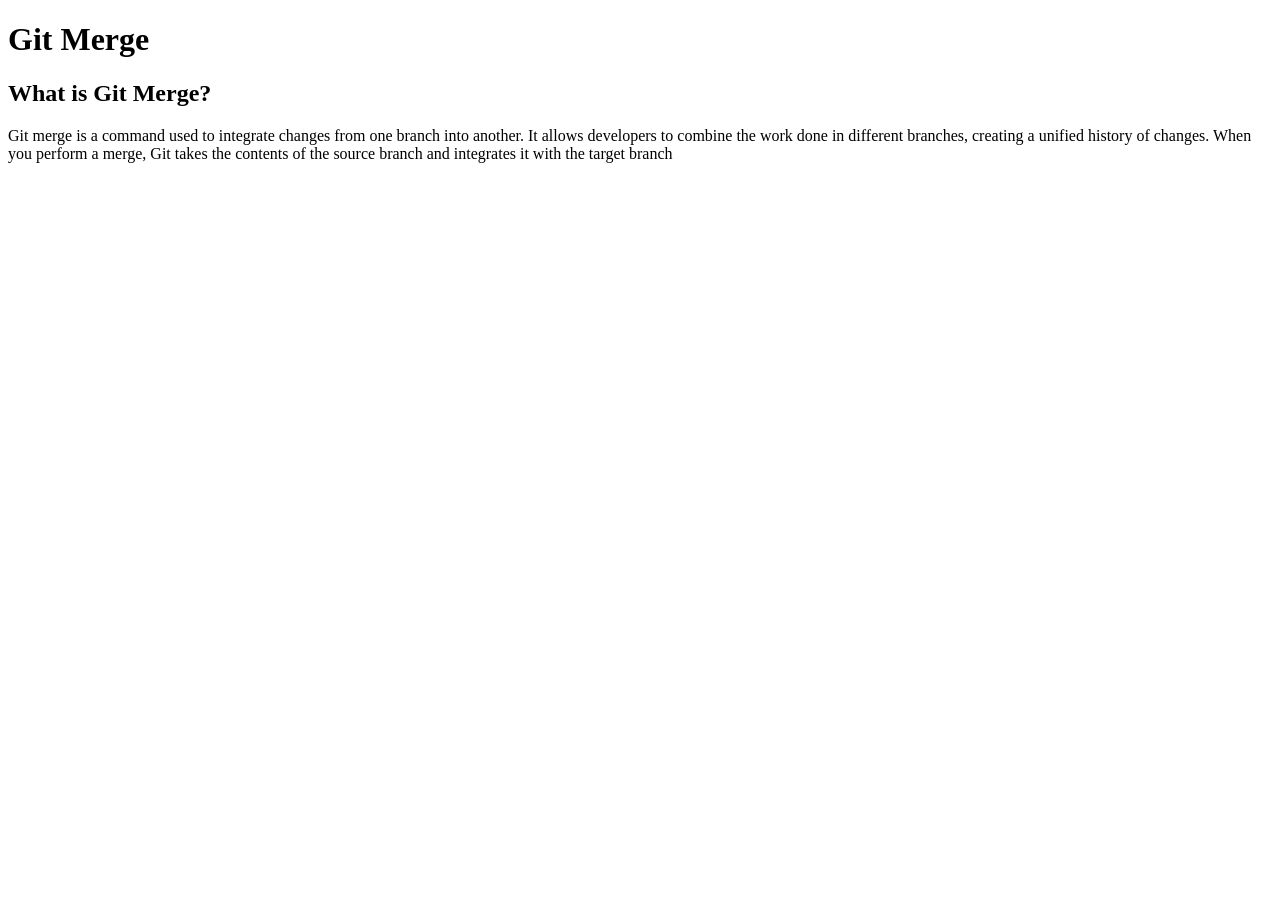
==== index.html @ d760d07d "few content add in the page" ====
<!DOCTYPE html>
<html lang="en">
<head>
    <meta charset="UTF-8">
    <meta name="viewport" content="width=device-width, initial-scale=1.0">
    <title>Git Merge</title>
</head>
<body>
    <h1>Git Merge</h1>
    <h2>What is Git Merge?</h2>
    <p>Git merge is a command used to integrate changes from one branch into another. It allows developers to combine the work done in different branches, creating a unified history of changes. When you perform a merge, Git takes the contents of the source branch and integrates it with the target branch
    
</body>
</html>
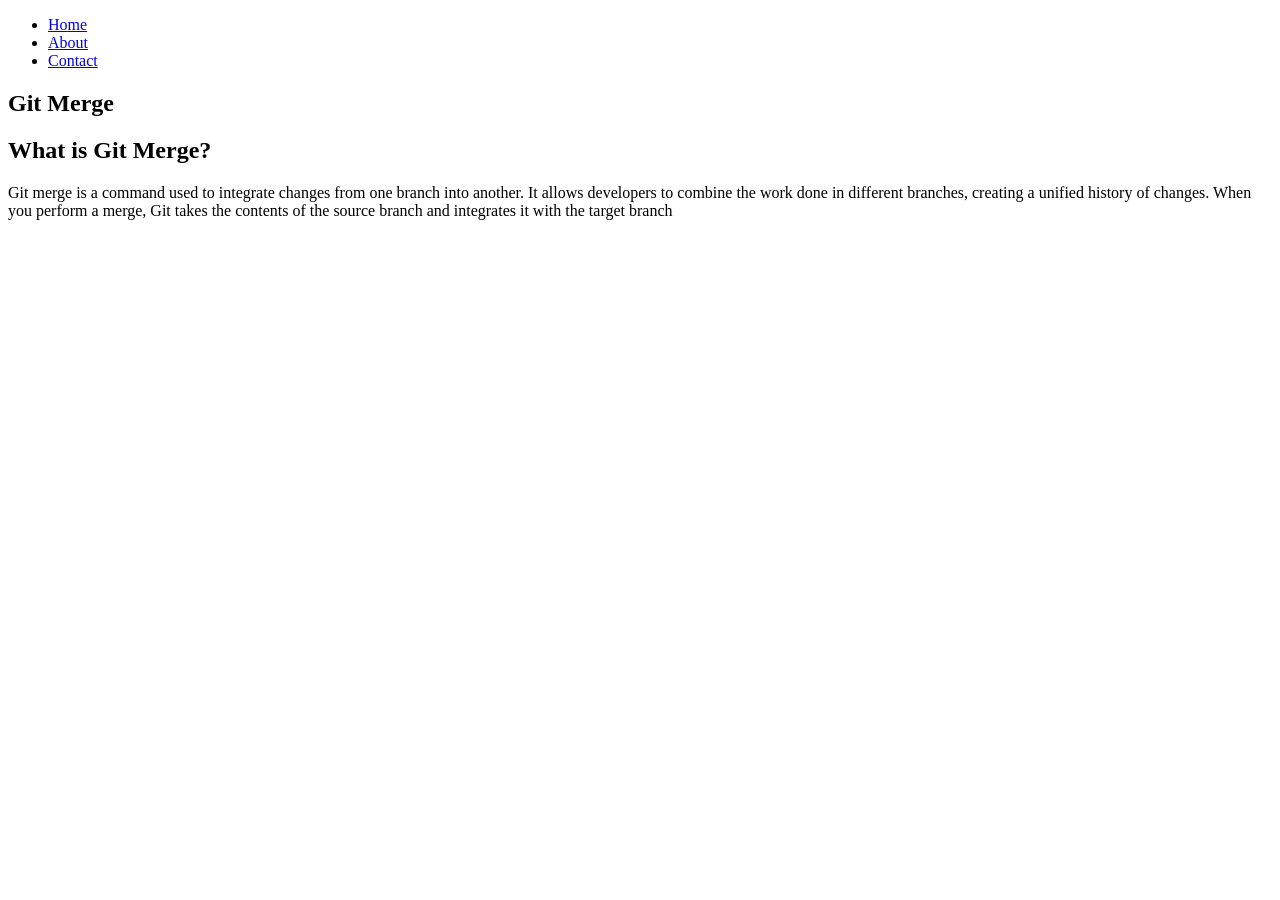
==== commit ebd77d94: "contact page added" ====
--- a/index.html
+++ b/index.html
@@ -6,6 +6,13 @@
     <title>Git Merge</title>
 </head>
 <body>
+    <nav>
+        <ul>
+            <li><a href="index.html">Home</a></li>
+            <li><a href="about.html">About</a></li>
+            <li><a href="contact.html">Contact</a></li>
+            
+        </ul>
     <h1>Git Merge</h1>
     <h2>What is Git Merge?</h2>
     <p>Git merge is a command used to integrate changes from one branch into another. It allows developers to combine the work done in different branches, creating a unified history of changes. When you perform a merge, Git takes the contents of the source branch and integrates it with the target branch
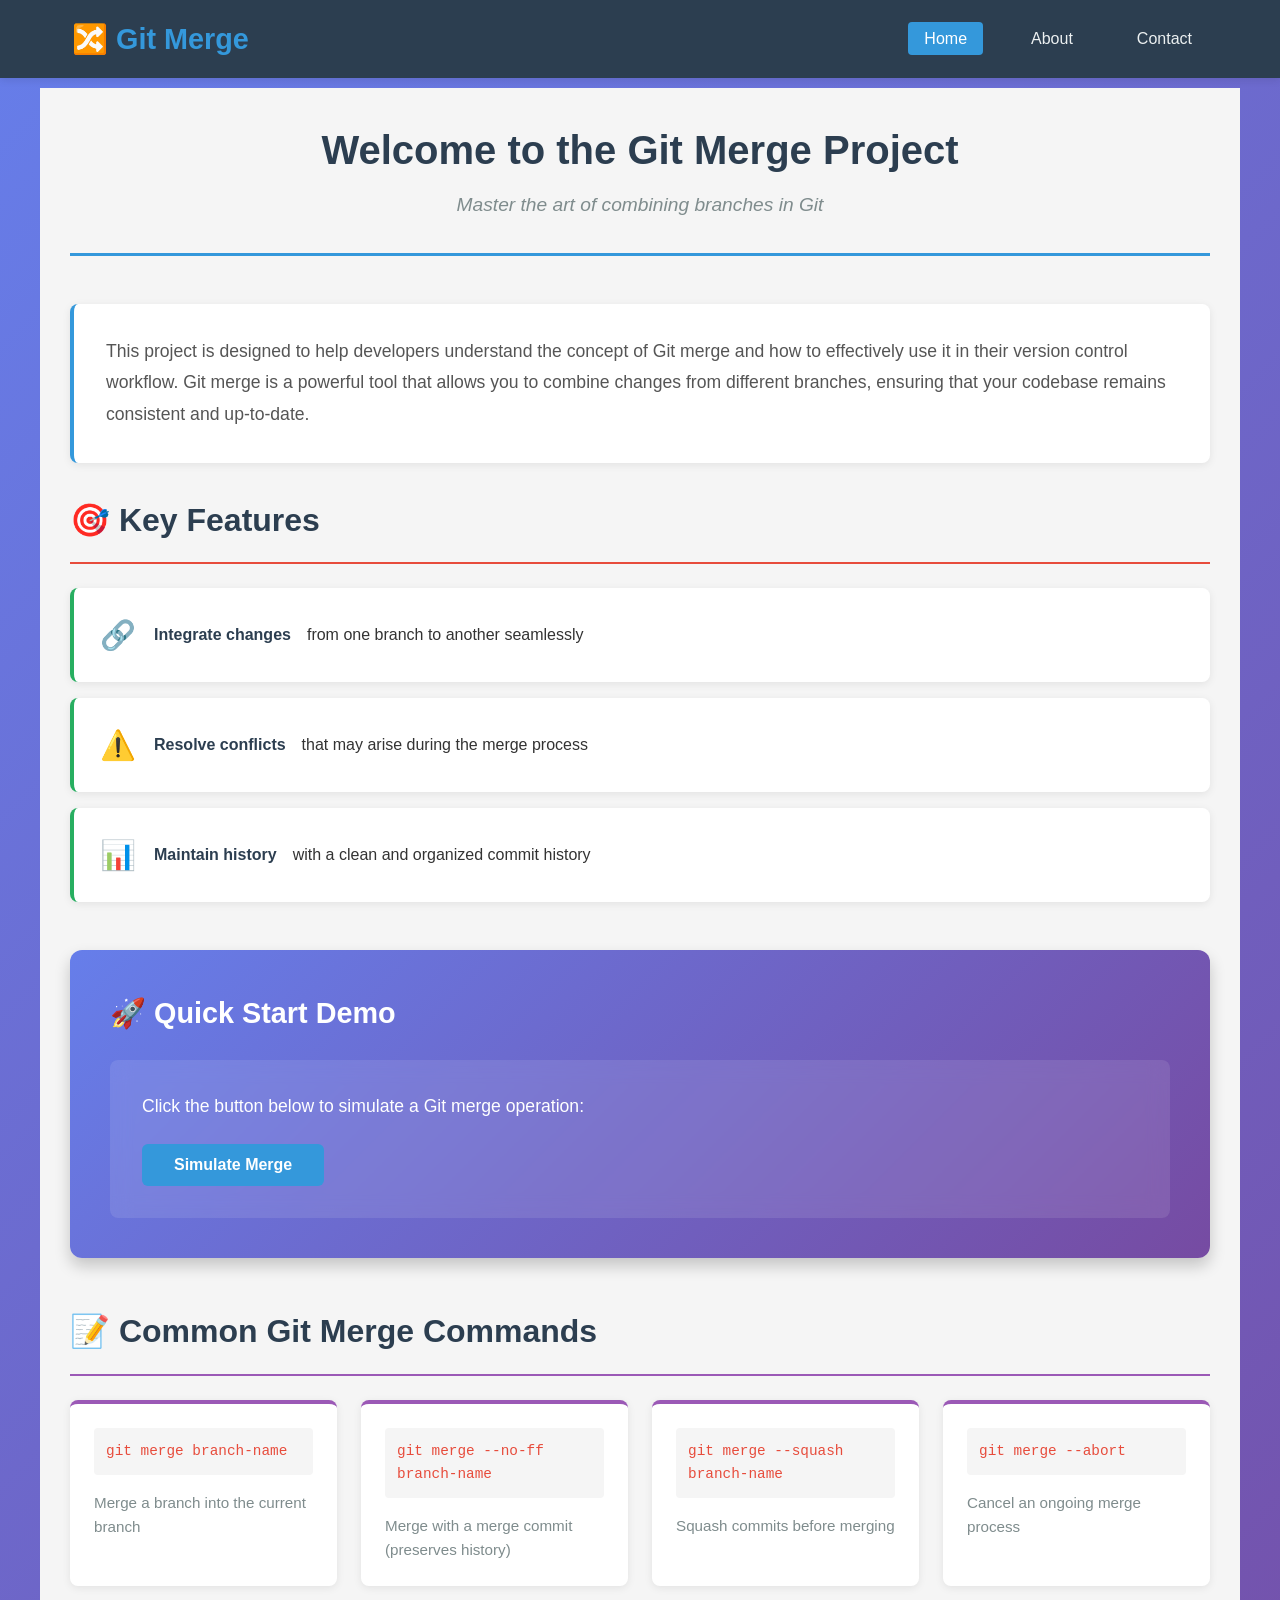
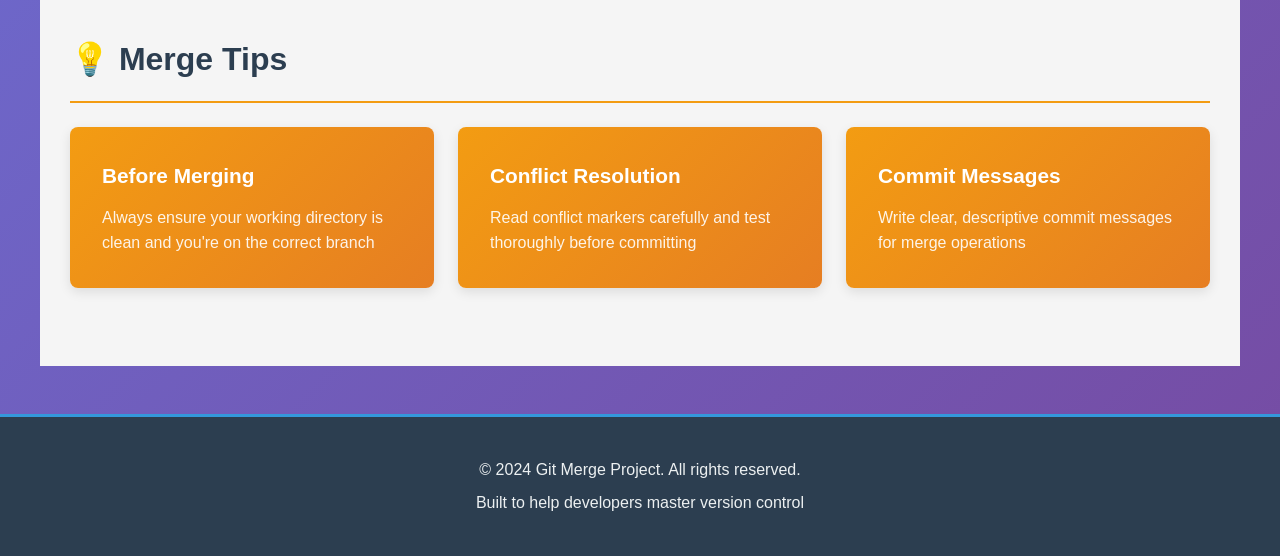
==== commit 6da31368: "home page with error" ====
--- a/index.html
+++ b/index.html
@@ -3,19 +3,116 @@
 <head>
     <meta charset="UTF-8">
     <meta name="viewport" content="width=device-width, initial-scale=1.0">
-    <title>Git Merge</title>
+    <title>Git Merge - Project Home</title>
+    <link rel="stylesheet" href="style.css">
 </head>
 <body>
-    <nav>
-        <ul>
-            <li><a href="index.html">Home</a></li>
-            <li><a href="about.html">About</a></li>
-            <li><a href="contact.html">Contact</a></li>
-            
-        </ul>
-    <h1>Git Merge</h1>
-    <h2>What is Git Merge?</h2>
-    <p>Git merge is a command used to integrate changes from one branch into another. It allows developers to combine the work done in different branches, creating a unified history of changes. When you perform a merge, Git takes the contents of the source branch and integrates it with the target branch
-    
+    <!-- Navigation -->
+    <nav class="navbar">
+        <div class="nav-container">
+            <div class="logo">🔀 Git Merge</div>
+            <ul class="nav-menu">
+                <li><a href="index.html" class="active">Home</a></li>
+                <li><a href="about.html">About</a></li>
+                <li><a href="contact.html">Contact</a></li>
+            </ul>
+        </div>
+    </nav>
+
+    <!-- Main Content -->
+    <main class="mpage">
+        <header class="page-header">
+            <h1>Welcome to the Git Merge Project</h1>
+            <p class="subtitle">Master the art of combining branches in Git</p>
+        </header>
+
+        <section class="content-section">
+            <p class="intro-text">
+                This project is designed to help developers understand the concept of Git merge and how to
+                effectively use it in their version control workflow. Git merge is a powerful tool that allows you to combine changes from different branches, ensuring that your codebase remains consistent and up-to-date.
+            </p>
+        </section>
+
+        <!-- Key Features Section -->
+        <section class="features-section">
+            <h2>🎯 Key Features</h2>
+            <ul class="features-list">
+                <li class="feature-item">
+                    <span class="feature-icon">🔗</span>
+                    <strong>Integrate changes</strong> from one branch to another seamlessly
+                </li>
+                <li class="feature-item">
+                    <span class="feature-icon">⚠️</span>
+                    <strong>Resolve conflicts</strong> that may arise during the merge process
+                </li>
+                <li class="feature-item">
+                    <span class="feature-icon">📊</span>
+                    <strong>Maintain history</strong> with a clean and organized commit history
+                </li>
+            </ul>
+        </section>
+
+        <!-- Interactive Demo Section -->
+        <section class="demo-section">
+            <h2>🚀 Quick Start Demo</h2>
+            <div class="demo-box">
+                <p>Click the button below to simulate a Git merge operation:</p>
+                <button id="mergeBtn" class="btn btn-primary">Simulate Merge</button>
+                <div id="mergeResult" class="merge-result hidden">
+                    <p id="resultText"></p>
+                </div>
+            </div>
+        </section>
+
+        <!-- Git Commands Section -->
+        <section class="commands-section">
+            <h2>📝 Common Git Merge Commands</h2>
+            <div class="commands-grid">
+                <div class="command-card">
+                    <code>git merge branch-name</code>
+                    <p>Merge a branch into the current branch</p>
+                </div>
+                <div class="command-card">
+                    <code>git merge --no-ff branch-name</code>
+                    <p>Merge with a merge commit (preserves history)</p>
+                </div>
+                <div class="command-card">
+                    <code>git merge --squash branch-name</code>
+                    <p>Squash commits before merging</p>
+                </div>
+                <div class="command-card">
+                    <code>git merge --abort</code>
+                    <p>Cancel an ongoing merge process</p>
+                </div>
+            </div>
+        </section>
+
+        <!-- Tips Section -->
+        <section class="tips-section">
+            <h2>💡 Merge Tips</h2>
+            <div class="tips-container">
+                <div class="tip">
+                    <h3>Before Merging</h3>
+                    <p>Always ensure your working directory is clean and you're on the correct branch</p>
+                </div>
+                <div class="tip">
+                    <h3>Conflict Resolution</h3>
+                    <p>Read conflict markers carefully and test thoroughly before committing</p>
+                </div>
+                <div class="tip">
+                    <h3>Commit Messages</h3>
+                    <p>Write clear, descriptive commit messages for merge operations</p>
+                </div>
+            </div>
+        </section>
+    </main>
+
+    <!-- Footer -->
+    <footer class="footer">
+        <p>&copy; 2024 Git Merge Project. All rights reserved.</p>
+        <p>Built to help developers master version control</p>
+    </footer>
+
+    <script src="script.js"></script>
 </body>
 </html>
--- a/style.css
+++ b/style.css
@@ -0,0 +1,431 @@
+/* Base Styles */
+/* It has been changed in during othere development. */
+* {
+    margin: 0;
+    padding: 0;
+    box-sizing: border-box;
+}
+
+body {
+    font-family: 'Segoe UI', Tahoma, Geneva, Verdana, sans-serif;
+    background: linear-gradient(135deg, #667eea 0%, #764ba2 100%);
+    min-height: 100vh;
+    color: #333;
+    line-height: 1.6;
+}
+
+/* Navigation Bar */
+.navbar {
+    background-color: #2c3e50;
+    padding: 0;
+    position: sticky;
+    top: 0;
+    z-index: 100;
+    box-shadow: 0 2px 8px rgba(0, 0, 0, 0.1);
+}
+
+.nav-container {
+    max-width: 1200px;
+    margin: 0 auto;
+    display: flex;
+    justify-content: space-between;
+    align-items: center;
+    padding: 1rem 2rem;
+}
+
+.logo {
+    font-size: 1.8rem;
+    font-weight: bold;
+    color: #3498db;
+    text-decoration: none;
+}
+
+.nav-menu {
+    display: flex;
+    list-style: none;
+    gap: 2rem;
+}
+
+.nav-menu a {
+    color: #ecf0f1;
+    text-decoration: none;
+    font-weight: 500;
+    transition: all 0.3s ease;
+    padding: 0.5rem 1rem;
+    border-radius: 4px;
+}
+
+.nav-menu a:hover,
+.nav-menu a.active {
+    background-color: #3498db;
+    color: #fff;
+    transform: translateY(-2px);
+}
+
+/* Main Page Container */
+.mpage {
+    margin: 10px;
+    padding: 30px;
+    background-color: #f5f5f5;
+    font-family: 'Segoe UI', Tahoma, Geneva, Verdana, sans-serif;
+    max-width: 1200px;
+    margin-left: auto;
+    margin-right: auto;
+}
+
+#mpage {
+    margin: 10px;
+    padding: 10px;
+    background-color: #ffffff;
+    border: 1px solid #ccc;
+}
+
+/* Page Header */
+.page-header {
+    text-align: center;
+    margin-bottom: 3rem;
+    padding-bottom: 2rem;
+    border-bottom: 3px solid #3498db;
+}
+
+.page-header h1 {
+    font-size: 2.5rem;
+    color: #2c3e50;
+    margin-bottom: 0.5rem;
+    animation: slideDown 0.6s ease;
+}
+
+.subtitle {
+    font-size: 1.2rem;
+    color: #7f8c8d;
+    font-style: italic;
+}
+
+/* Content Section */
+.content-section {
+    background-color: #ffffff;
+    padding: 2rem;
+    border-radius: 8px;
+    margin-bottom: 2rem;
+    box-shadow: 0 2px 8px rgba(0, 0, 0, 0.08);
+    border-left: 4px solid #3498db;
+}
+
+.intro-text {
+    font-size: 1.1rem;
+    color: #555;
+    line-height: 1.8;
+}
+
+/* Features Section */
+.features-section {
+    margin-bottom: 3rem;
+}
+
+.features-section h2 {
+    font-size: 2rem;
+    color: #2c3e50;
+    margin-bottom: 1.5rem;
+    padding-bottom: 1rem;
+    border-bottom: 2px solid #e74c3c;
+}
+
+.features-list {
+    list-style: none;
+    padding: 0;
+}
+
+.feature-item {
+    background-color: #ffffff;
+    padding: 1.5rem;
+    margin-bottom: 1rem;
+    border-radius: 8px;
+    box-shadow: 0 2px 8px rgba(0, 0, 0, 0.08);
+    display: flex;
+    align-items: center;
+    gap: 1rem;
+    transition: all 0.3s ease;
+    border-left: 4px solid #27ae60;
+}
+
+.feature-item:hover {
+    transform: translateX(10px);
+    box-shadow: 0 4px 12px rgba(0, 0, 0, 0.12);
+}
+
+.feature-icon {
+    font-size: 1.8rem;
+    display: flex;
+    align-items: center;
+    justify-content: center;
+    min-width: 40px;
+}
+
+.feature-item strong {
+    color: #2c3e50;
+}
+
+/* Demo Section */
+.demo-section {
+    background: linear-gradient(135deg, #667eea 0%, #764ba2 100%);
+    color: white;
+    padding: 2.5rem;
+    border-radius: 12px;
+    margin-bottom: 3rem;
+    box-shadow: 0 8px 16px rgba(0, 0, 0, 0.2);
+}
+
+.demo-section h2 {
+    font-size: 1.8rem;
+    margin-bottom: 1.5rem;
+}
+
+.demo-box {
+    background-color: rgba(255, 255, 255, 0.1);
+    padding: 2rem;
+    border-radius: 8px;
+    backdrop-filter: blur(10px);
+}
+
+.demo-box p {
+    margin-bottom: 1.5rem;
+    font-size: 1.1rem;
+}
+
+/* Buttons */
+.btn {
+    padding: 0.75rem 2rem;
+    font-size: 1rem;
+    border: none;
+    border-radius: 6px;
+    cursor: pointer;
+    transition: all 0.3s ease;
+    font-weight: 600;
+}
+
+.btn-primary {
+    background-color: #3498db;
+    color: white;
+}
+
+.btn-primary:hover {
+    background-color: #2980b9;
+    transform: translateY(-2px);
+    box-shadow: 0 4px 12px rgba(52, 152, 219, 0.3);
+}
+
+.btn-primary:active {
+    transform: translateY(0);
+}
+
+/* Merge Result */
+.merge-result {
+    background-color: rgba(46, 204, 113, 0.2);
+    border: 2px solid #2ecc71;
+    color: white;
+    padding: 1.5rem;
+    margin-top: 1.5rem;
+    border-radius: 8px;
+    animation: slideUp 0.4s ease;
+}
+
+.merge-result.hidden {
+    display: none;
+}
+
+#resultText {
+    font-size: 1.1rem;
+    margin: 0;
+}
+
+/* Commands Section */
+.commands-section {
+    margin-bottom: 3rem;
+}
+
+.commands-section h2 {
+    font-size: 2rem;
+    color: #2c3e50;
+    margin-bottom: 1.5rem;
+    padding-bottom: 1rem;
+    border-bottom: 2px solid #9b59b6;
+}
+
+.commands-grid {
+    display: grid;
+    grid-template-columns: repeat(auto-fit, minmax(250px, 1fr));
+    gap: 1.5rem;
+}
+
+.command-card {
+    background-color: #ffffff;
+    padding: 1.5rem;
+    border-radius: 8px;
+    box-shadow: 0 2px 8px rgba(0, 0, 0, 0.08);
+    border-top: 4px solid #9b59b6;
+    transition: all 0.3s ease;
+}
+
+.command-card:hover {
+    transform: translateY(-8px);
+    box-shadow: 0 8px 16px rgba(0, 0, 0, 0.15);
+}
+
+.command-card code {
+    background-color: #f5f5f5;
+    color: #e74c3c;
+    padding: 0.75rem;
+    border-radius: 4px;
+    display: block;
+    font-size: 0.9rem;
+    margin-bottom: 1rem;
+    overflow-x: auto;
+    font-family: 'Courier New', monospace;
+}
+
+.command-card p {
+    color: #7f8c8d;
+    font-size: 0.95rem;
+}
+
+
+/* Tips Section */
+.tips-section {
+    margin-bottom: 3rem;
+}
+
+.tips-section h2 {
+    font-size: 2rem;
+    color: #2c3e50;
+    margin-bottom: 1.5rem;
+    padding-bottom: 1rem;
+    border-bottom: 2px solid #f39c12;
+}
+
+.tips-container {
+    display: grid;
+    grid-template-columns: repeat(auto-fit, minmax(280px, 1fr));
+    gap: 1.5rem;
+}
+
+.tip {
+    background: linear-gradient(135deg, #f39c12 0%, #e67e22 100%);
+    color: white;
+    padding: 2rem;
+    border-radius: 8px;
+    box-shadow: 0 4px 12px rgba(0, 0, 0, 0.1);
+    transition: all 0.3s ease;
+}
+
+.tip:hover {
+    transform: translateY(-8px);
+    box-shadow: 0 8px 16px rgba(0, 0, 0, 0.2);
+}
+
+.tip h3 {
+    font-size: 1.3rem;
+    margin-bottom: 0.75rem;
+}
+
+.tip p {
+    opacity: 0.9;
+    line-height: 1.6;
+}
+
+/* Footer */
+.footer {
+    background-color: #2c3e50;
+    color: #ecf0f1;
+    text-align: center;
+    padding: 2rem;
+    margin-top: 3rem;
+    border-top: 3px solid #3498db;
+}
+
+.footer p {
+    margin: 0.5rem 0;
+}
+
+/* Animations */
+@keyframes slideDown {
+    from {
+        opacity: 0;
+        transform: translateY(-20px);
+    }
+    to {
+        opacity: 1;
+        transform: translateY(0);
+    }
+}
+
+@keyframes slideUp {
+    from {
+        opacity: 0;
+        transform: translateY(20px);
+    }
+    to {
+        opacity: 1;
+        transform: translateY(0);
+    }
+}
+
+/* Responsive Design */
+@media (max-width: 768px) {
+    .mpage {
+        padding: 1.5rem;
+    }
+
+    .nav-container {
+        flex-direction: column;
+        gap: 1rem;
+    }
+
+    .nav-menu {
+        flex-direction: column;
+        gap: 0.5rem;
+    }
+
+    .page-header h1 {
+        font-size: 1.8rem;
+    }
+
+    .commands-grid {
+        grid-template-columns: 1fr;
+    }
+
+    .tips-container {
+        grid-template-columns: 1fr;
+    }
+
+    .feature-item {
+        flex-direction: column;
+        text-align: center;
+    }
+}
+
+@media (max-width: 480px) {
+    .page-header h1 {
+        font-size: 1.4rem;
+    }
+
+    .subtitle {
+        font-size: 1rem;
+    }
+
+    .navbar {
+        padding: 0.5rem;
+    }
+
+    .logo {
+        font-size: 1.3rem;
+    }
+
+    .nav-menu {
+        gap: 0.5rem;
+    }
+
+    .nav-menu a {
+        padding: 0.3rem 0.5rem;
+        font-size: 0.9rem;
+    }
+}
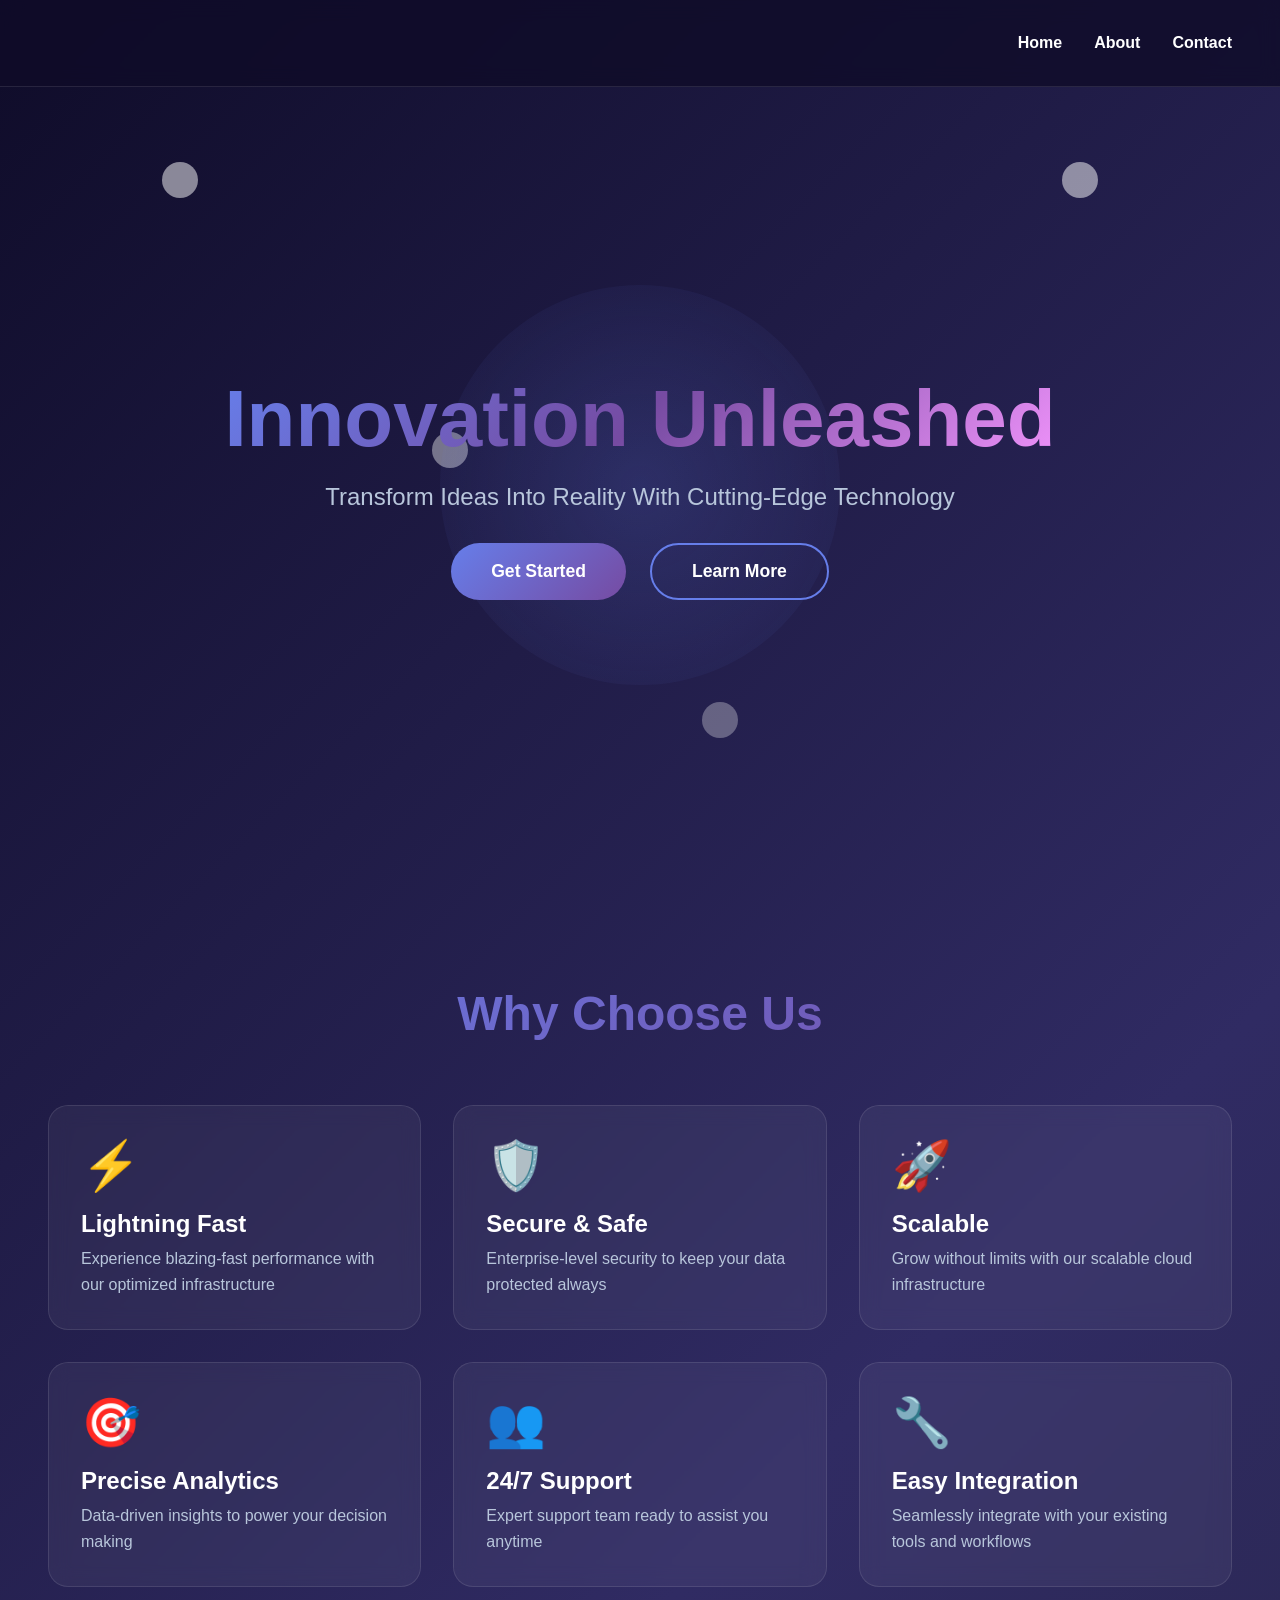
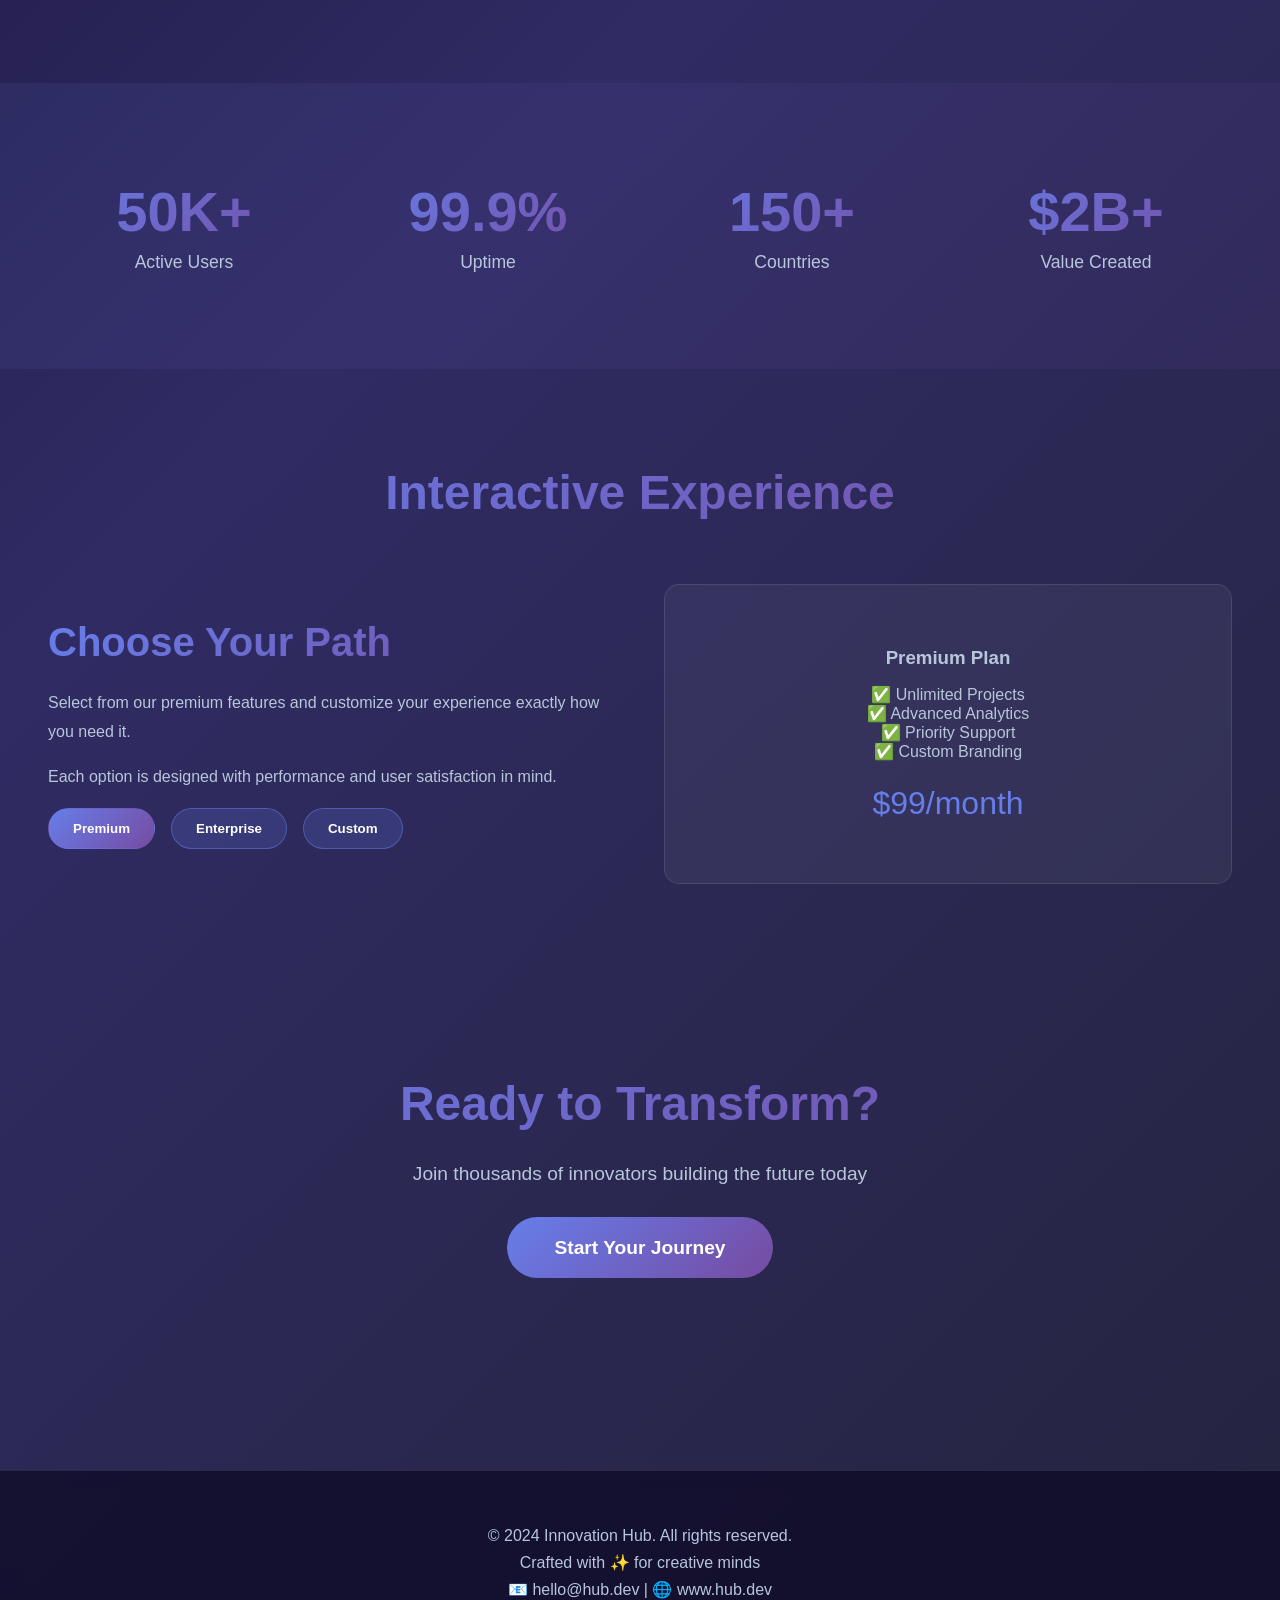
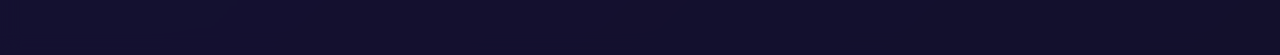
==== commit 33495ff3: "nav mangment" ====
--- a/index.html
+++ b/index.html
@@ -3,116 +3,640 @@
 <head>
     <meta charset="UTF-8">
     <meta name="viewport" content="width=device-width, initial-scale=1.0">
-    <title>Git Merge - Project Home</title>
-    <link rel="stylesheet" href="style.css">
+    <title>Creative Innovation Hub</title>
+    <style>
+        * {
+            margin: 0;
+            padding: 0;
+            box-sizing: border-box;
+        }
+
+        body {
+            font-family: 'Segoe UI', Tahoma, Geneva, Verdana, sans-serif;
+            background: linear-gradient(135deg, #0f0c29, #302b63, #24243e);
+            color: #fff;
+            overflow-x: hidden;
+            position: relative;
+        }
+
+        /* Animated Background */
+        .bg-animation {
+            position: fixed;
+            top: 0;
+            left: 0;
+            width: 100%;
+            height: 100%;
+            background: url('data:image/svg+xml,<svg xmlns="http://www.w3.org/2000/svg" viewBox="0 0 100 100"><circle cx="20" cy="20" r="2" fill="rgba(255,255,255,0.5)"/><circle cx="80" cy="80" r="2" fill="rgba(255,255,255,0.3)"/><circle cx="50" cy="50" r="2" fill="rgba(255,255,255,0.4)"/></svg>');
+            pointer-events: none;
+            z-index: 1;
+            animation: drift 20s infinite;
+        }
+
+        @keyframes drift {
+            0%, 100% { transform: translate(0, 0); }
+            50% { transform: translate(50px, 50px); }
+        }
+
+        /* Navigation */
+        nav {
+            position: fixed;
+            top: 0;
+            width: 100%;
+            background: rgba(15, 12, 41, 0.8);
+            backdrop-filter: blur(10px);
+            padding: 1.5rem 3rem;
+            z-index: 1000;
+            border-bottom: 1px solid rgba(255, 255, 255, 0.1);
+        }
+
+        .nav-content {
+            max-width: 1400px;
+            margin: 0 auto;
+            display: flex;
+            justify-content: space-between;
+            align-items: center;
+        }
+
+        .logo {
+            font-size: 2rem;
+            font-weight: 900;
+            background: linear-gradient(135deg, #667eea, #764ba2);
+            -webkit-background-clip: text;
+            -webkit-text-fill-color: transparent;
+            background-clip: text;
+        }
+
+        nav ul {
+            display: flex;
+            list-style: none;
+            gap: 2rem;
+        }
+
+        nav a {
+            color: #fff;
+            text-decoration: none;
+            font-weight: 600;
+            position: relative;
+            transition: 0.3s;
+        }
+
+        nav a::after {
+            content: '';
+            position: absolute;
+            bottom: -5px;
+            left: 0;
+            width: 0;
+            height: 2px;
+            background: linear-gradient(135deg, #667eea, #764ba2);
+            transition: width 0.3s;
+        }
+
+        nav a:hover::after {
+            width: 100%;
+        }
+
+        /* Main Content */
+        main {
+            position: relative;
+            z-index: 2;
+            margin-top: 80px;
+        }
+
+        /* Hero Section */
+        .hero {
+            min-height: 90vh;
+            display: flex;
+            align-items: center;
+            justify-content: center;
+            text-align: center;
+            padding: 3rem;
+            position: relative;
+            overflow: hidden;
+        }
+
+        .hero::before {
+            content: '';
+            position: absolute;
+            width: 400px;
+            height: 400px;
+            background: radial-gradient(circle, rgba(102, 126, 234, 0.2), transparent);
+            border-radius: 50%;
+            top: 50%;
+            left: 50%;
+            transform: translate(-50%, -50%);
+            animation: pulse 4s infinite;
+        }
+
+        @keyframes pulse {
+            0%, 100% { transform: translate(-50%, -50%) scale(1); }
+            50% { transform: translate(-50%, -50%) scale(1.2); }
+        }
+
+        .hero-content {
+            position: relative;
+            z-index: 3;
+            animation: slideUp 0.8s ease;
+        }
+
+        .hero h1 {
+            font-size: 5rem;
+            margin-bottom: 1rem;
+            line-height: 1.2;
+            background: linear-gradient(135deg, #667eea, #764ba2, #f093fb);
+            -webkit-background-clip: text;
+            -webkit-text-fill-color: transparent;
+            background-clip: text;
+            animation: textGlow 3s ease-in-out infinite;
+        }
+
+        @keyframes textGlow {
+            0%, 100% { filter: drop-shadow(0 0 10px rgba(102, 126, 234, 0.3)); }
+            50% { filter: drop-shadow(0 0 20px rgba(118, 75, 162, 0.5)); }
+        }
+
+        .hero p {
+            font-size: 1.5rem;
+            color: #b8c6db;
+            margin-bottom: 2rem;
+            animation: slideUp 0.8s ease 0.2s both;
+        }
+
+        .cta-buttons {
+            display: flex;
+            gap: 1.5rem;
+            justify-content: center;
+            flex-wrap: wrap;
+            animation: slideUp 0.8s ease 0.4s both;
+        }
+
+        .btn {
+            padding: 1rem 2.5rem;
+            font-size: 1.1rem;
+            border: none;
+            border-radius: 50px;
+            cursor: pointer;
+            font-weight: 700;
+            transition: all 0.3s;
+            position: relative;
+            overflow: hidden;
+        }
+
+        .btn-primary {
+            background: linear-gradient(135deg, #667eea, #764ba2);
+            color: white;
+        }
+
+        .btn-primary:hover {
+            transform: translateY(-3px);
+            box-shadow: 0 20px 40px rgba(102, 126, 234, 0.4);
+        }
+
+        .btn-secondary {
+            background: transparent;
+            color: white;
+            border: 2px solid #667eea;
+        }
+
+        .btn-secondary:hover {
+            background: rgba(102, 126, 234, 0.1);
+            transform: translateY(-3px);
+        }
+
+        /* Features Section */
+        .features {
+            padding: 6rem 3rem;
+            max-width: 1400px;
+            margin: 0 auto;
+        }
+
+        .section-title {
+            text-align: center;
+            font-size: 3rem;
+            margin-bottom: 4rem;
+            background: linear-gradient(135deg, #667eea, #764ba2);
+            -webkit-background-clip: text;
+            -webkit-text-fill-color: transparent;
+            background-clip: text;
+        }
+
+        .features-grid {
+            display: grid;
+            grid-template-columns: repeat(auto-fit, minmax(280px, 1fr));
+            gap: 2rem;
+        }
+
+        .feature-card {
+            background: rgba(255, 255, 255, 0.05);
+            backdrop-filter: blur(10px);
+            padding: 2rem;
+            border-radius: 20px;
+            border: 1px solid rgba(255, 255, 255, 0.1);
+            transition: all 0.3s;
+            cursor: pointer;
+            position: relative;
+            overflow: hidden;
+        }
+
+        .feature-card::before {
+            content: '';
+            position: absolute;
+            top: -50%;
+            right: -50%;
+            width: 100%;
+            height: 100%;
+            background: linear-gradient(135deg, rgba(102, 126, 234, 0.3), transparent);
+            opacity: 0;
+            transition: all 0.3s;
+        }
+
+        .feature-card:hover {
+            transform: translateY(-10px);
+            border-color: rgba(102, 126, 234, 0.5);
+            box-shadow: 0 20px 40px rgba(102, 126, 234, 0.2);
+        }
+
+        .feature-card:hover::before {
+            opacity: 1;
+            top: -30%;
+            right: -30%;
+        }
+
+        .feature-icon {
+            font-size: 3rem;
+            margin-bottom: 1rem;
+            animation: float 3s ease-in-out infinite;
+        }
+
+        .feature-card h3 {
+            font-size: 1.5rem;
+            margin-bottom: 0.5rem;
+            color: #fff;
+        }
+
+        .feature-card p {
+            color: #b8c6db;
+            line-height: 1.6;
+        }
+
+        @keyframes float {
+            0%, 100% { transform: translateY(0); }
+            50% { transform: translateY(-10px); }
+        }
+
+        /* Stats Section */
+        .stats {
+            padding: 6rem 3rem;
+            background: linear-gradient(135deg, rgba(102, 126, 234, 0.1), rgba(118, 75, 162, 0.1));
+            display: grid;
+            grid-template-columns: repeat(auto-fit, minmax(200px, 1fr));
+            gap: 2rem;
+            max-width: 1400px;
+            margin: 0 auto;
+        }
+
+        .stat {
+            text-align: center;
+        }
+
+        .stat-number {
+            font-size: 3.5rem;
+            font-weight: 900;
+            background: linear-gradient(135deg, #667eea, #764ba2);
+            -webkit-background-clip: text;
+            -webkit-text-fill-color: transparent;
+            background-clip: text;
+            margin-bottom: 0.5rem;
+        }
+
+        .stat-label {
+            color: #b8c6db;
+            font-size: 1.1rem;
+        }
+
+        /* Interactive Section */
+        .interactive {
+            padding: 6rem 3rem;
+            max-width: 1400px;
+            margin: 0 auto;
+        }
+
+        .interactive-grid {
+            display: grid;
+            grid-template-columns: 1fr 1fr;
+            gap: 3rem;
+            align-items: center;
+        }
+
+        .interactive-text h2 {
+            font-size: 2.5rem;
+            margin-bottom: 1.5rem;
+            background: linear-gradient(135deg, #667eea, #764ba2);
+            -webkit-background-clip: text;
+            -webkit-text-fill-color: transparent;
+            background-clip: text;
+        }
+
+        .interactive-text p {
+            color: #b8c6db;
+            margin-bottom: 1rem;
+            line-height: 1.8;
+        }
+
+        .toggle-buttons {
+            display: flex;
+            gap: 1rem;
+            flex-wrap: wrap;
+        }
+
+        .toggle-btn {
+            padding: 0.75rem 1.5rem;
+            background: rgba(102, 126, 234, 0.2);
+            border: 1px solid rgba(102, 126, 234, 0.5);
+            color: #fff;
+            border-radius: 25px;
+            cursor: pointer;
+            transition: all 0.3s;
+            font-weight: 600;
+        }
+
+        .toggle-btn.active {
+            background: linear-gradient(135deg, #667eea, #764ba2);
+            border-color: transparent;
+        }
+
+        .toggle-btn:hover {
+            transform: scale(1.05);
+        }
+
+        .display-box {
+            background: rgba(255, 255, 255, 0.05);
+            border: 1px solid rgba(255, 255, 255, 0.1);
+            border-radius: 15px;
+            padding: 2rem;
+            min-height: 300px;
+            display: flex;
+            align-items: center;
+            justify-content: center;
+            text-align: center;
+            color: #b8c6db;
+            animation: fadeIn 0.5s ease;
+        }
+
+        @keyframes fadeIn {
+            from { opacity: 0; }
+            to { opacity: 1; }
+        }
+
+        /* Footer */
+        footer {
+            background: rgba(15, 12, 41, 0.8);
+            backdrop-filter: blur(10px);
+            padding: 3rem;
+            text-align: center;
+            border-top: 1px solid rgba(255, 255, 255, 0.1);
+            margin-top: 6rem;
+        }
+
+        footer p {
+            color: #b8c6db;
+            margin: 0.5rem 0;
+        }
+
+        /* Animations */
+        @keyframes slideUp {
+            from {
+                opacity: 0;
+                transform: translateY(30px);
+            }
+            to {
+                opacity: 1;
+                transform: translateY(0);
+            }
+        }
+
+        /* Responsive */
+        @media (max-width: 768px) {
+            .hero h1 {
+                font-size: 2.5rem;
+            }
+
+            .hero p {
+                font-size: 1.1rem;
+            }
+
+            .section-title {
+                font-size: 2rem;
+            }
+
+            .interactive-grid {
+                grid-template-columns: 1fr;
+            }
+
+            nav ul {
+                gap: 1rem;
+                font-size: 0.9rem;
+            }
+
+            .cta-buttons {
+                flex-direction: column;
+            }
+
+            .btn {
+                width: 100%;
+            }
+        }
+    </style>
 </head>
 <body>
-    <!-- Navigation -->
-    <nav class="navbar">
-        <div class="nav-container">
-            <div class="logo">🔀 Git Merge</div>
-            <ul class="nav-menu">
-                <li><a href="index.html" class="active">Home</a></li>
-                <li><a href="about.html">About</a></li>
-                <li><a href="contact.html">Contact</a></li>
+    <div class="bg-animation"></div>
+
+    <!-- Navigation (Modify this in each page) -->
+    <nav>
+        <div class="nav-content">
+            <div class="logo"><a href="index.html">✨ Git HUB</a></div>
+            <ul>
+                 <a href="home.html" class="hover:text-blue-400 transition">Home</a>
+                <a href="about.html" class="hover:text-blue-400 transition">About</a>
+                <a href="contact.html" class="text-blue-400 border-b-2 border-blue-400">Contact</a>
+
             </ul>
         </div>
     </nav>
 
-    <!-- Main Content -->
-    <main class="mpage">
-        <header class="page-header">
-            <h1>Welcome to the Git Merge Project</h1>
-            <p class="subtitle">Master the art of combining branches in Git</p>
-        </header>
-
-        <section class="content-section">
-            <p class="intro-text">
-                This project is designed to help developers understand the concept of Git merge and how to
-                effectively use it in their version control workflow. Git merge is a powerful tool that allows you to combine changes from different branches, ensuring that your codebase remains consistent and up-to-date.
-            </p>
-        </section>
-
-        <!-- Key Features Section -->
-        <section class="features-section">
-            <h2>🎯 Key Features</h2>
-            <ul class="features-list">
-                <li class="feature-item">
-                    <span class="feature-icon">🔗</span>
-                    <strong>Integrate changes</strong> from one branch to another seamlessly
-                </li>
-                <li class="feature-item">
-                    <span class="feature-icon">⚠️</span>
-                    <strong>Resolve conflicts</strong> that may arise during the merge process
-                </li>
-                <li class="feature-item">
-                    <span class="feature-icon">📊</span>
-                    <strong>Maintain history</strong> with a clean and organized commit history
-                </li>
-            </ul>
-        </section>
-
-        <!-- Interactive Demo Section -->
-        <section class="demo-section">
-            <h2>🚀 Quick Start Demo</h2>
-            <div class="demo-box">
-                <p>Click the button below to simulate a Git merge operation:</p>
-                <button id="mergeBtn" class="btn btn-primary">Simulate Merge</button>
-                <div id="mergeResult" class="merge-result hidden">
-                    <p id="resultText"></p>
+
+    <main>
+        <!-- Hero Section -->
+        <section class="hero" id="home">
+            <div class="hero-content">
+                <h1>Innovation Unleashed</h1>
+                <p>Transform Ideas Into Reality With Cutting-Edge Technology</p>
+                <div class="cta-buttons">
+                    <button class="btn btn-primary">Get Started</button>
+                    <button class="btn btn-secondary">Learn More</button>
                 </div>
             </div>
         </section>
 
-        <!-- Git Commands Section -->
-        <section class="commands-section">
-            <h2>📝 Common Git Merge Commands</h2>
-            <div class="commands-grid">
-                <div class="command-card">
-                    <code>git merge branch-name</code>
-                    <p>Merge a branch into the current branch</p>
-                </div>
-                <div class="command-card">
-                    <code>git merge --no-ff branch-name</code>
-                    <p>Merge with a merge commit (preserves history)</p>
-                </div>
-                <div class="command-card">
-                    <code>git merge --squash branch-name</code>
-                    <p>Squash commits before merging</p>
-                </div>
-                <div class="command-card">
-                    <code>git merge --abort</code>
-                    <p>Cancel an ongoing merge process</p>
+        <!-- Features Section -->
+        <section class="features">
+            <h2 class="section-title">Why Choose Us</h2>
+            <div class="features-grid">
+                <div class="feature-card">
+                    <div class="feature-icon">⚡</div>
+                    <h3>Lightning Fast</h3>
+                    <p>Experience blazing-fast performance with our optimized infrastructure</p>
+                </div>
+                <div class="feature-card">
+                    <div class="feature-icon">🛡️</div>
+                    <h3>Secure & Safe</h3>
+                    <p>Enterprise-level security to keep your data protected always</p>
+                </div>
+                <div class="feature-card">
+                    <div class="feature-icon">🚀</div>
+                    <h3>Scalable</h3>
+                    <p>Grow without limits with our scalable cloud infrastructure</p>
+                </div>
+                <div class="feature-card">
+                    <div class="feature-icon">🎯</div>
+                    <h3>Precise Analytics</h3>
+                    <p>Data-driven insights to power your decision making</p>
+                </div>
+                <div class="feature-card">
+                    <div class="feature-icon">👥</div>
+                    <h3>24/7 Support</h3>
+                    <p>Expert support team ready to assist you anytime</p>
+                </div>
+                <div class="feature-card">
+                    <div class="feature-icon">🔧</div>
+                    <h3>Easy Integration</h3>
+                    <p>Seamlessly integrate with your existing tools and workflows</p>
                 </div>
             </div>
         </section>
 
-        <!-- Tips Section -->
-        <section class="tips-section">
-            <h2>💡 Merge Tips</h2>
-            <div class="tips-container">
-                <div class="tip">
-                    <h3>Before Merging</h3>
-                    <p>Always ensure your working directory is clean and you're on the correct branch</p>
-                </div>
-                <div class="tip">
-                    <h3>Conflict Resolution</h3>
-                    <p>Read conflict markers carefully and test thoroughly before committing</p>
-                </div>
-                <div class="tip">
-                    <h3>Commit Messages</h3>
-                    <p>Write clear, descriptive commit messages for merge operations</p>
-                </div>
+        <!-- Stats Section -->
+        <section class="stats">
+            <div class="stat">
+                <div class="stat-number">50K+</div>
+                <div class="stat-label">Active Users</div>
+            </div>
+            <div class="stat">
+                <div class="stat-number">99.9%</div>
+                <div class="stat-label">Uptime</div>
+            </div>
+            <div class="stat">
+                <div class="stat-number">150+</div>
+                <div class="stat-label">Countries</div>
+            </div>
+            <div class="stat">
+                <div class="stat-number">$2B+</div>
+                <div class="stat-label">Value Created</div>
             </div>
         </section>
+
+        <!-- Interactive Section -->
+        <section class="interactive" id="about">
+            <h2 class="section-title">Interactive Experience</h2>
+            <div class="interactive-grid">
+                <div class="interactive-text">
+                    <h2>Choose Your Path</h2>
+                    <p>Select from our premium features and customize your experience exactly how you need it.</p>
+                    <p>Each option is designed with performance and user satisfaction in mind.</p>
+                    <div class="toggle-buttons">
+                        <button class="toggle-btn active" data-feature="premium">Premium</button>
+                        <button class="toggle-btn" data-feature="enterprise">Enterprise</button>
+                        <button class="toggle-btn" data-feature="custom">Custom</button>
+                    </div>
+                </div>
+                <div class="display-box" id="featureDisplay">
+                    <div>
+                        <h3 style="margin-bottom: 1rem;">Premium Plan</h3>
+                        <p>✅ Unlimited Projects</p>
+                        <p>✅ Advanced Analytics</p>
+                        <p>✅ Priority Support</p>
+                        <p>✅ Custom Branding</p>
+                        <p style="margin-top: 1.5rem; font-size: 2rem; color: #667eea;">$99/month</p>
+                    </div>
+                </div>
+            </div>
+        </section>
+
+        <!-- CTA Section -->
+        <section style="padding: 6rem 3rem; text-align: center; max-width: 1400px; margin: 0 auto;">
+            <h2 class="section-title" style="margin-bottom: 2rem;">Ready to Transform?</h2>
+            <p style="color: #b8c6db; font-size: 1.2rem; margin-bottom: 2rem;">Join thousands of innovators building the future today</p>
+            <button class="btn btn-primary" style="font-size: 1.2rem; padding: 1.2rem 3rem;">Start Your Journey</button>
+        </section>
     </main>
 
     <!-- Footer -->
-    <footer class="footer">
-        <p>&copy; 2024 Git Merge Project. All rights reserved.</p>
-        <p>Built to help developers master version control</p>
+    <footer id="contact">
+        <p>&copy; 2024 Innovation Hub. All rights reserved.</p>
+        <p>Crafted with ✨ for creative minds</p>
+        <p>📧 hello@hub.dev | 🌐 www.hub.dev</p>
     </footer>
 
-    <script src="script.js"></script>
+    <script>
+        // Interactive Feature Toggle
+        const toggleButtons = document.querySelectorAll('.toggle-btn');
+        const featureDisplay = document.getElementById('featureDisplay');
+
+        const features = {
+            premium: {
+                title: 'Premium Plan',
+                items: ['✅ Unlimited Projects', '✅ Advanced Analytics', '✅ Priority Support', '✅ Custom Branding'],
+                price: '$99/month'
+            },
+            enterprise: {
+                title: 'Enterprise Plan',
+                items: ['✅ Unlimited Everything', '✅ Dedicated Account Manager', '✅ 24/7 Phone Support', '✅ White-label Solution', '✅ API Access'],
+                price: 'Custom Pricing'
+            },
+            custom: {
+                title: 'Custom Solution',
+                items: ['✅ Tailored to Your Needs', '✅ Scalable Infrastructure', '✅ Expert Consultation', '✅ Full Integration Support'],
+                price: 'Let\'s Talk'
+            }
+        };
+
+        toggleButtons.forEach(btn => {
+            btn.addEventListener('click', () => {
+                toggleButtons.forEach(b => b.classList.remove('active'));
+                btn.classList.add('active');
+
+                const feature = features[btn.dataset.feature];
+                featureDisplay.innerHTML = `
+                    <div>
+                        <h3 style="margin-bottom: 1rem;">${feature.title}</h3>
+                        ${feature.items.map(item => `<p>${item}</p>`).join('')}
+                        <p style="margin-top: 1.5rem; font-size: 2rem; color: #667eea;">${feature.price}</p>
+                    </div>
+                `;
+            });
+        });
+
+        // Smooth scroll
+        document.querySelectorAll('a[href^="#"]').forEach(anchor => {
+            anchor.addEventListener('click', function(e) {
+                e.preventDefault();
+                const target = document.querySelector(this.getAttribute('href'));
+                target?.scrollIntoView({ behavior: 'smooth' });
+            });
+        });
+
+        // Mouse hover effect on cards
+        document.querySelectorAll('.feature-card').forEach(card => {
+            card.addEventListener('mousemove', (e) => {
+                const rect = card.getBoundingClientRect();
+                const x = e.clientX - rect.left;
+                const y = e.clientY - rect.top;
+                card.style.setProperty('--x', `${x}px`);
+                card.style.setProperty('--y', `${y}px`);
+            });
+        });
+
+        console.log('🚀 Creative Hub Page Loaded!');
+        console.log('✨ Interactive features active');
+    </script>
 </body>
 </html>
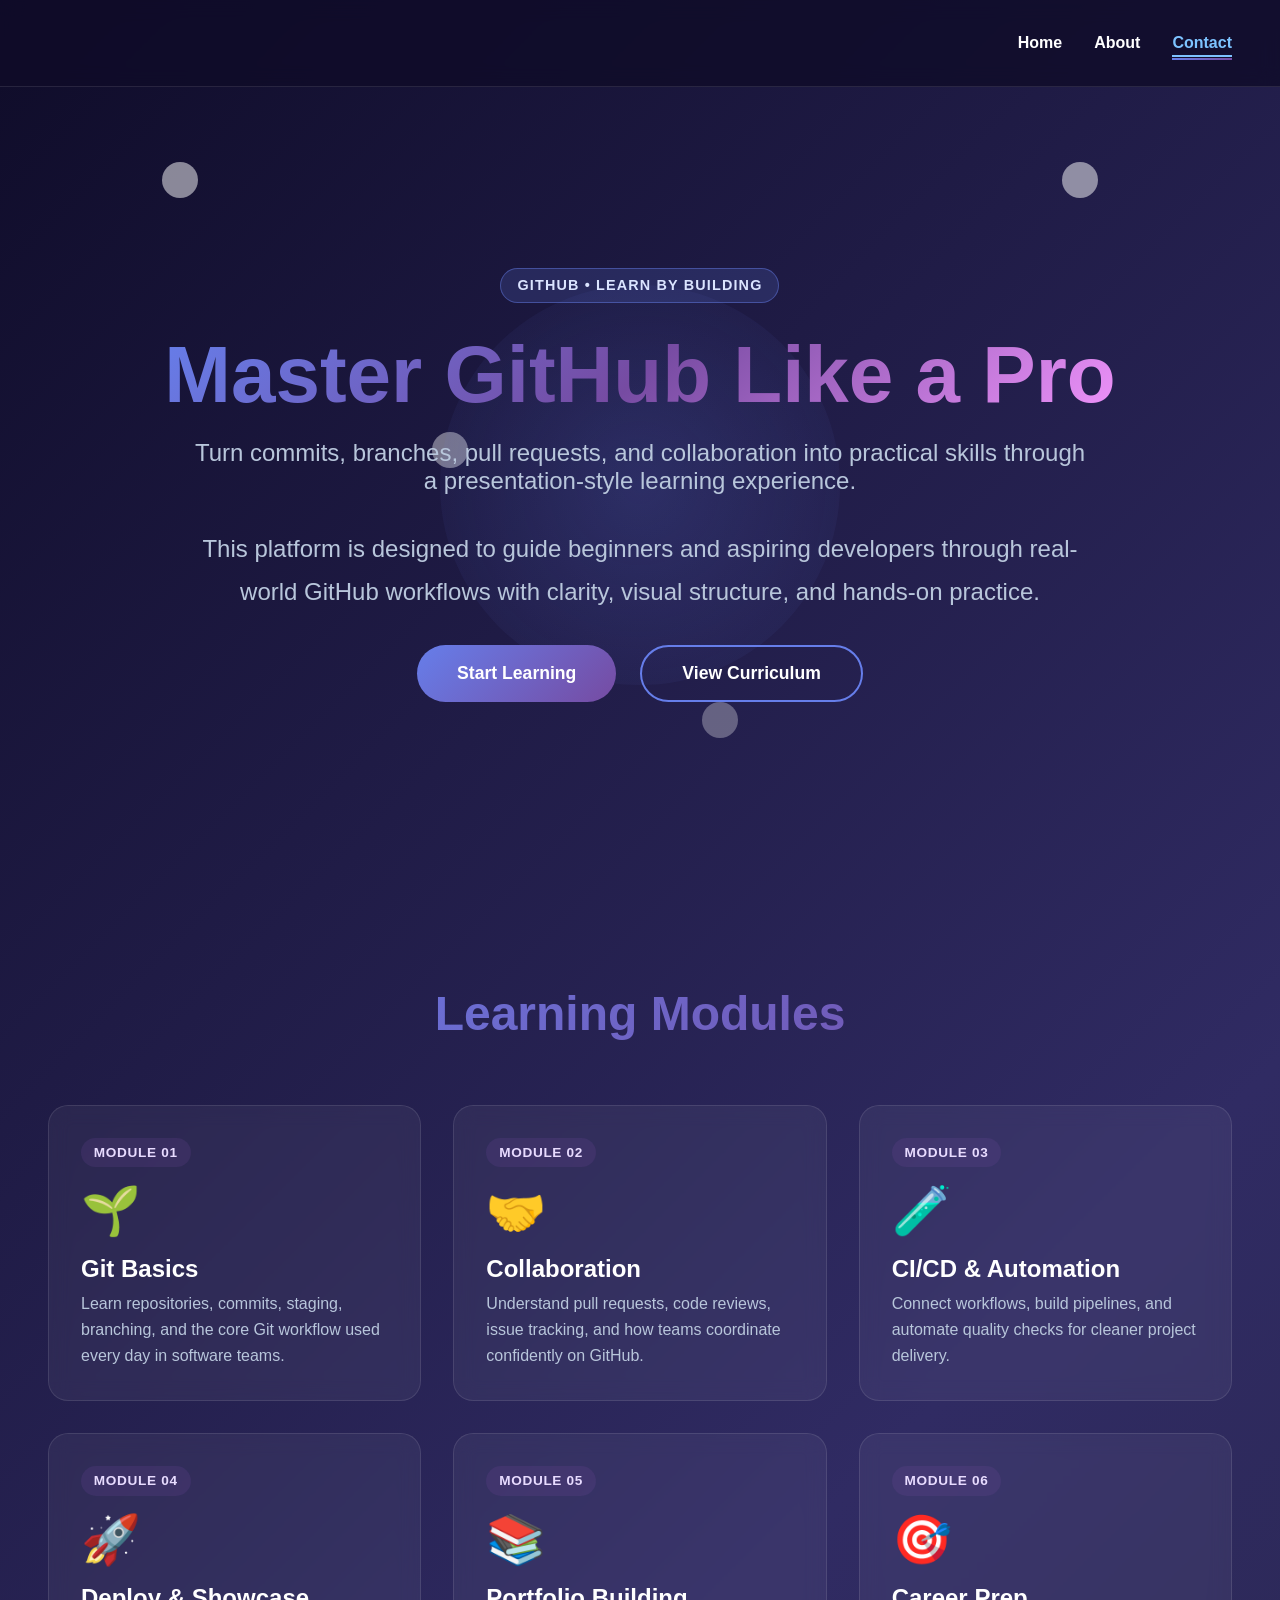
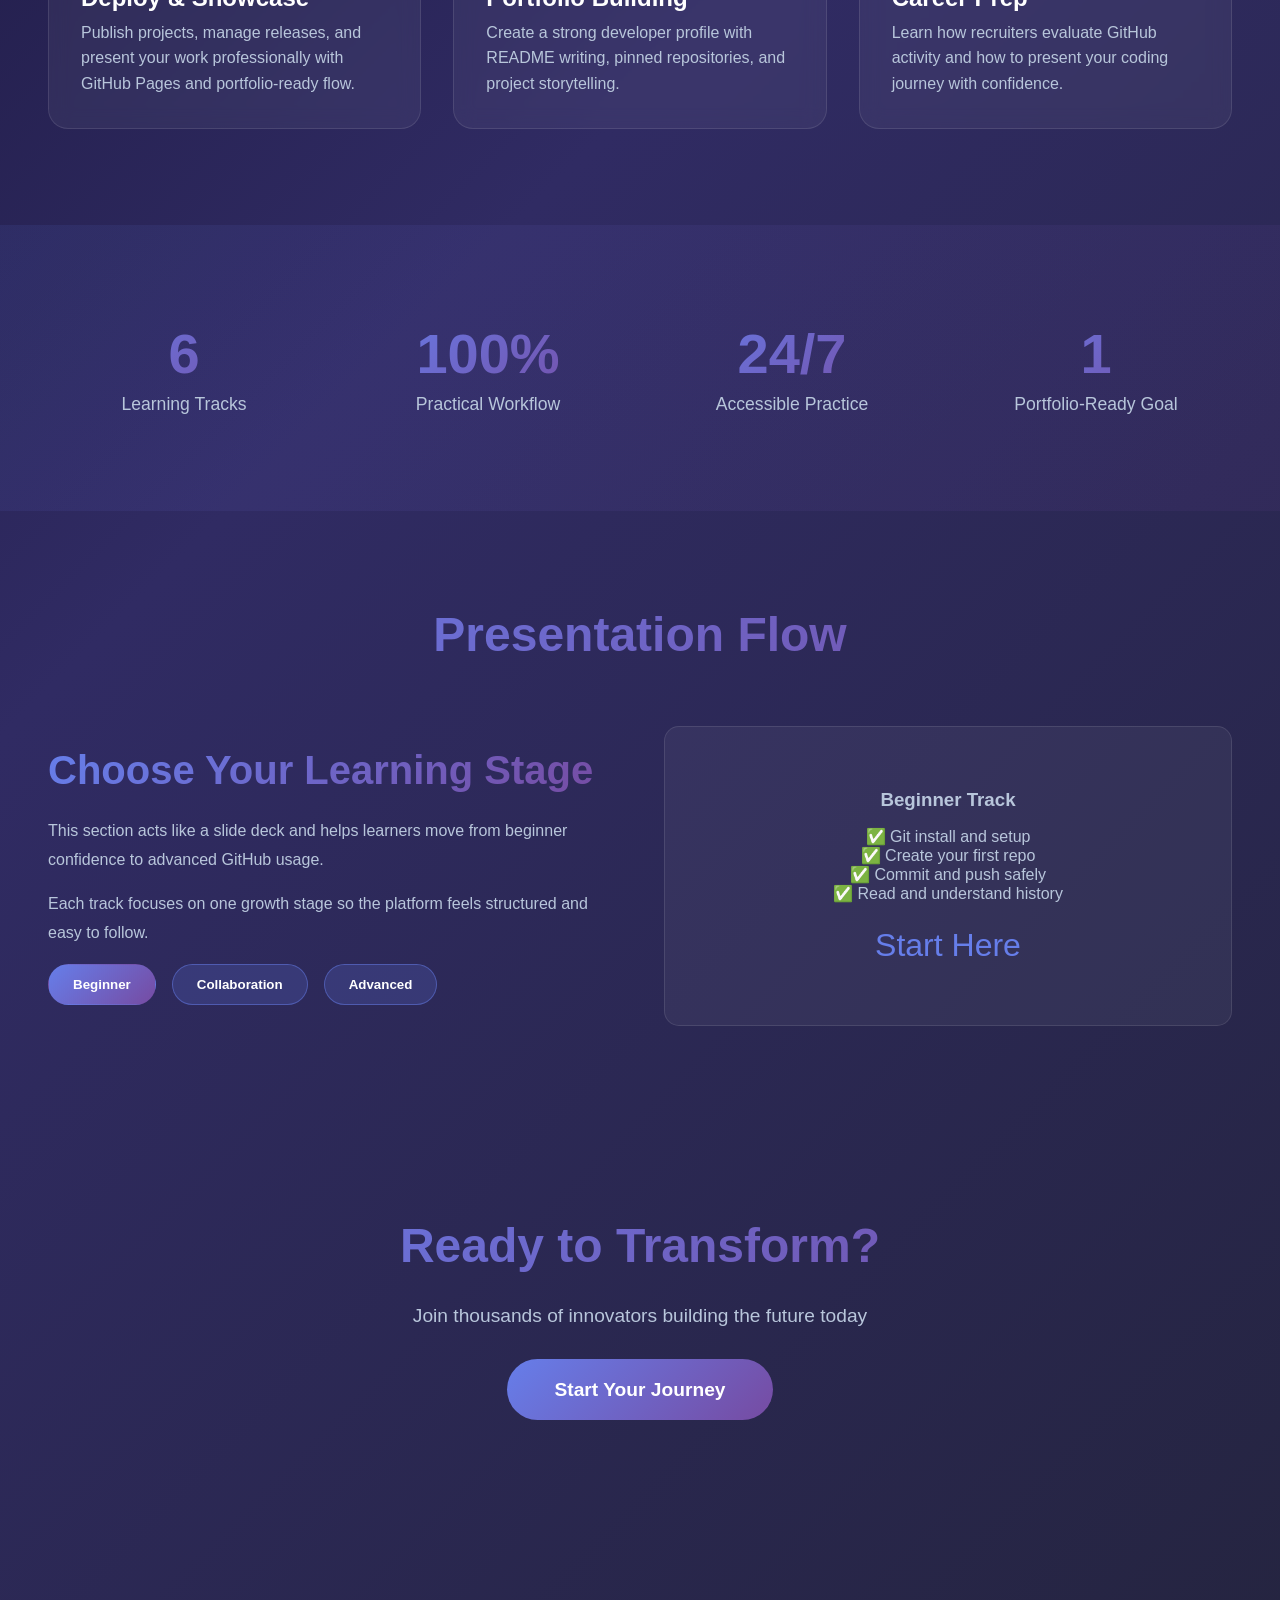
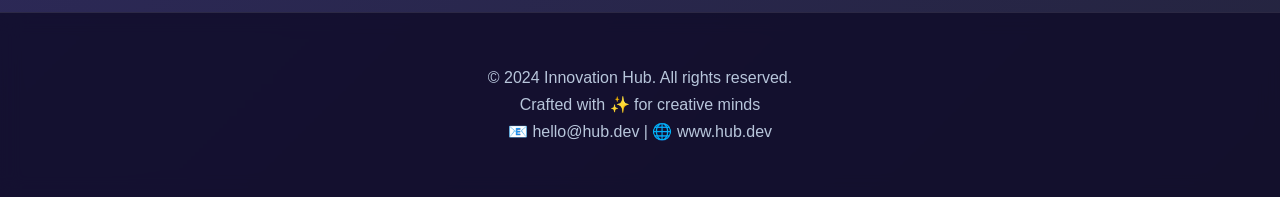
==== commit c5a62099: "few things updated" ====
--- a/index.html
+++ b/index.html
@@ -3,7 +3,7 @@
 <head>
     <meta charset="UTF-8">
     <meta name="viewport" content="width=device-width, initial-scale=1.0">
-    <title>Creative Innovation Hub</title>
+    <title>GitHub Learning Platform</title>
     <style>
         * {
             margin: 0;
@@ -70,6 +70,11 @@
             display: flex;
             list-style: none;
             gap: 2rem;
+            align-items: center;
+        }
+
+        nav ul li {
+            list-style: none;
         }
 
         nav a {
@@ -91,8 +96,15 @@
             transition: width 0.3s;
         }
 
-        nav a:hover::after {
+        nav a:hover::after,
+        nav a.active-link::after {
             width: 100%;
+        }
+
+        nav a.active-link {
+            color: #7dc3ff;
+            border-bottom: 2px solid #7dc3ff;
+            padding-bottom: 0.25rem;
         }
 
         /* Main Content */
@@ -154,11 +166,38 @@
             50% { filter: drop-shadow(0 0 20px rgba(118, 75, 162, 0.5)); }
         }
 
+        .hero-badge {
+            display: inline-block;
+            padding: 0.55rem 1rem;
+            border-radius: 999px;
+            font-size: 0.9rem;
+            font-weight: 700;
+            letter-spacing: 0.08em;
+            text-transform: uppercase;
+            background: rgba(102, 126, 234, 0.18);
+            color: #dbe4ff;
+            border: 1px solid rgba(102, 126, 234, 0.45);
+            margin-bottom: 1.5rem;
+            animation: slideUp 0.8s ease 0.05s both;
+        }
+
         .hero p {
             font-size: 1.5rem;
             color: #b8c6db;
             margin-bottom: 2rem;
+            max-width: 900px;
+            margin-left: auto;
+            margin-right: auto;
             animation: slideUp 0.8s ease 0.2s both;
+        }
+
+        .hero-subtitle {
+            font-size: 1.1rem;
+            line-height: 1.8;
+            color: #c9d5ea;
+            max-width: 760px;
+            margin: 0 auto 2rem auto;
+            animation: slideUp 0.8s ease 0.25s both;
         }
 
         .cta-buttons {
@@ -276,6 +315,35 @@
         .feature-card p {
             color: #b8c6db;
             line-height: 1.6;
+        }
+
+        .module-pill {
+            display: inline-flex;
+            align-items: center;
+            gap: 0.5rem;
+            padding: 0.45rem 0.8rem;
+            margin-bottom: 1rem;
+            border-radius: 999px;
+            background: rgba(118, 75, 162, 0.18);
+            color: #e8dcff;
+            font-size: 0.85rem;
+            font-weight: 700;
+            text-transform: uppercase;
+            letter-spacing: 0.05em;
+        }
+
+        .learning-list {
+            display: grid;
+            gap: 1rem;
+            margin-top: 1.5rem;
+        }
+
+        .learning-list div {
+            padding: 1rem 1.1rem;
+            border-radius: 14px;
+            background: rgba(255, 255, 255, 0.04);
+            border: 1px solid rgba(255, 255, 255, 0.08);
+            color: #d8e0f1;
         }
 
         @keyframes float {
@@ -450,15 +518,14 @@
 <body>
     <div class="bg-animation"></div>
 
-    <!-- Navigation (Modify this in each page) -->
+    <!-- Navigation -->
     <nav>
         <div class="nav-content">
-            <div class="logo"><a href="index.html">✨ Git HUB</a></div>
+            <div class="logo"><a href="index.html">✨ GitHub Learning</a></div>
             <ul>
-                 <a href="home.html" class="hover:text-blue-400 transition">Home</a>
-                <a href="about.html" class="hover:text-blue-400 transition">About</a>
-                <a href="contact.html" class="text-blue-400 border-b-2 border-blue-400">Contact</a>
-
+                <li><a href="home.html">Home</a></li>
+                <li><a href="about.html">About</a></li>
+                <li><a href="contact.html" class="active-link">Contact</a></li>
             </ul>
         </div>
     </nav>
@@ -468,48 +535,56 @@
         <!-- Hero Section -->
         <section class="hero" id="home">
             <div class="hero-content">
-                <h1>Innovation Unleashed</h1>
-                <p>Transform Ideas Into Reality With Cutting-Edge Technology</p>
+                <div class="hero-badge">GitHub • Learn by building</div>
+                <h1>Master GitHub Like a Pro</h1>
+                <p>Turn commits, branches, pull requests, and collaboration into practical skills through a presentation-style learning experience.</p>
+                <p class="hero-subtitle">This platform is designed to guide beginners and aspiring developers through real-world GitHub workflows with clarity, visual structure, and hands-on practice.</p>
                 <div class="cta-buttons">
-                    <button class="btn btn-primary">Get Started</button>
-                    <button class="btn btn-secondary">Learn More</button>
+                    <button class="btn btn-primary">Start Learning</button>
+                    <button class="btn btn-secondary">View Curriculum</button>
                 </div>
             </div>
         </section>
 
-        <!-- Features Section -->
+        <!-- Learning Modules -->
         <section class="features">
-            <h2 class="section-title">Why Choose Us</h2>
+            <h2 class="section-title">Learning Modules</h2>
             <div class="features-grid">
                 <div class="feature-card">
-                    <div class="feature-icon">⚡</div>
-                    <h3>Lightning Fast</h3>
-                    <p>Experience blazing-fast performance with our optimized infrastructure</p>
+                    <div class="module-pill">Module 01</div>
+                    <div class="feature-icon">🌱</div>
+                    <h3>Git Basics</h3>
+                    <p>Learn repositories, commits, staging, branching, and the core Git workflow used every day in software teams.</p>
                 </div>
                 <div class="feature-card">
-                    <div class="feature-icon">🛡️</div>
-                    <h3>Secure & Safe</h3>
-                    <p>Enterprise-level security to keep your data protected always</p>
+                    <div class="module-pill">Module 02</div>
+                    <div class="feature-icon">🤝</div>
+                    <h3>Collaboration</h3>
+                    <p>Understand pull requests, code reviews, issue tracking, and how teams coordinate confidently on GitHub.</p>
                 </div>
                 <div class="feature-card">
+                    <div class="module-pill">Module 03</div>
+                    <div class="feature-icon">🧪</div>
+                    <h3>CI/CD & Automation</h3>
+                    <p>Connect workflows, build pipelines, and automate quality checks for cleaner project delivery.</p>
+                </div>
+                <div class="feature-card">
+                    <div class="module-pill">Module 04</div>
                     <div class="feature-icon">🚀</div>
-                    <h3>Scalable</h3>
-                    <p>Grow without limits with our scalable cloud infrastructure</p>
+                    <h3>Deploy & Showcase</h3>
+                    <p>Publish projects, manage releases, and present your work professionally with GitHub Pages and portfolio-ready flow.</p>
                 </div>
                 <div class="feature-card">
+                    <div class="module-pill">Module 05</div>
+                    <div class="feature-icon">📚</div>
+                    <h3>Portfolio Building</h3>
+                    <p>Create a strong developer profile with README writing, pinned repositories, and project storytelling.</p>
+                </div>
+                <div class="feature-card">
+                    <div class="module-pill">Module 06</div>
                     <div class="feature-icon">🎯</div>
-                    <h3>Precise Analytics</h3>
-                    <p>Data-driven insights to power your decision making</p>
-                </div>
-                <div class="feature-card">
-                    <div class="feature-icon">👥</div>
-                    <h3>24/7 Support</h3>
-                    <p>Expert support team ready to assist you anytime</p>
-                </div>
-                <div class="feature-card">
-                    <div class="feature-icon">🔧</div>
-                    <h3>Easy Integration</h3>
-                    <p>Seamlessly integrate with your existing tools and workflows</p>
+                    <h3>Career Prep</h3>
+                    <p>Learn how recruiters evaluate GitHub activity and how to present your coding journey with confidence.</p>
                 </div>
             </div>
         </section>
@@ -517,45 +592,45 @@
         <!-- Stats Section -->
         <section class="stats">
             <div class="stat">
-                <div class="stat-number">50K+</div>
-                <div class="stat-label">Active Users</div>
+                <div class="stat-number">6</div>
+                <div class="stat-label">Learning Tracks</div>
             </div>
             <div class="stat">
-                <div class="stat-number">99.9%</div>
-                <div class="stat-label">Uptime</div>
+                <div class="stat-number">100%</div>
+                <div class="stat-label">Practical Workflow</div>
             </div>
             <div class="stat">
-                <div class="stat-number">150+</div>
-                <div class="stat-label">Countries</div>
+                <div class="stat-number">24/7</div>
+                <div class="stat-label">Accessible Practice</div>
             </div>
             <div class="stat">
-                <div class="stat-number">$2B+</div>
-                <div class="stat-label">Value Created</div>
+                <div class="stat-number">1</div>
+                <div class="stat-label">Portfolio-Ready Goal</div>
             </div>
         </section>
 
         <!-- Interactive Section -->
         <section class="interactive" id="about">
-            <h2 class="section-title">Interactive Experience</h2>
+            <h2 class="section-title">Presentation Flow</h2>
             <div class="interactive-grid">
                 <div class="interactive-text">
-                    <h2>Choose Your Path</h2>
-                    <p>Select from our premium features and customize your experience exactly how you need it.</p>
-                    <p>Each option is designed with performance and user satisfaction in mind.</p>
+                    <h2>Choose Your Learning Stage</h2>
+                    <p>This section acts like a slide deck and helps learners move from beginner confidence to advanced GitHub usage.</p>
+                    <p>Each track focuses on one growth stage so the platform feels structured and easy to follow.</p>
                     <div class="toggle-buttons">
-                        <button class="toggle-btn active" data-feature="premium">Premium</button>
-                        <button class="toggle-btn" data-feature="enterprise">Enterprise</button>
-                        <button class="toggle-btn" data-feature="custom">Custom</button>
+                        <button class="toggle-btn active" data-feature="beginner">Beginner</button>
+                        <button class="toggle-btn" data-feature="collab">Collaboration</button>
+                        <button class="toggle-btn" data-feature="advanced">Advanced</button>
                     </div>
                 </div>
                 <div class="display-box" id="featureDisplay">
                     <div>
-                        <h3 style="margin-bottom: 1rem;">Premium Plan</h3>
-                        <p>✅ Unlimited Projects</p>
-                        <p>✅ Advanced Analytics</p>
-                        <p>✅ Priority Support</p>
-                        <p>✅ Custom Branding</p>
-                        <p style="margin-top: 1.5rem; font-size: 2rem; color: #667eea;">$99/month</p>
+                        <h3 style="margin-bottom: 1rem;">Beginner Track</h3>
+                        <p>✅ Git install and setup</p>
+                        <p>✅ Create your first repo</p>
+                        <p>✅ Commit and push safely</p>
+                        <p>✅ Read and understand history</p>
+                        <p style="margin-top: 1.5rem; font-size: 2rem; color: #667eea;">Start Here</p>
                     </div>
                 </div>
             </div>
@@ -577,25 +652,25 @@
     </footer>
 
     <script>
-        // Interactive Feature Toggle
+        // Interactive Learning Stage Toggle
         const toggleButtons = document.querySelectorAll('.toggle-btn');
         const featureDisplay = document.getElementById('featureDisplay');
 
         const features = {
-            premium: {
-                title: 'Premium Plan',
-                items: ['✅ Unlimited Projects', '✅ Advanced Analytics', '✅ Priority Support', '✅ Custom Branding'],
-                price: '$99/month'
+            beginner: {
+                title: 'Beginner Track',
+                items: ['✅ Git install and setup', '✅ Create your first repo', '✅ Commit and push safely', '✅ Read and understand history'],
+                price: 'Start Here'
             },
-            enterprise: {
-                title: 'Enterprise Plan',
-                items: ['✅ Unlimited Everything', '✅ Dedicated Account Manager', '✅ 24/7 Phone Support', '✅ White-label Solution', '✅ API Access'],
-                price: 'Custom Pricing'
+            collab: {
+                title: 'Collaboration Track',
+                items: ['✅ Pull requests', '✅ Code reviews', '✅ Team workflows', '✅ Issues and project boards'],
+                price: 'Work Together'
             },
-            custom: {
-                title: 'Custom Solution',
-                items: ['✅ Tailored to Your Needs', '✅ Scalable Infrastructure', '✅ Expert Consultation', '✅ Full Integration Support'],
-                price: 'Let\'s Talk'
+            advanced: {
+                title: 'Advanced Track',
+                items: ['✅ Branch strategies', '✅ CI/CD pipelines', '✅ Release management', '✅ Professional portfolio growth'],
+                price: 'Level Up'
             }
         };
 
@@ -624,6 +699,14 @@
             });
         });
 
+        const activeLinks = document.querySelectorAll('nav a');
+        activeLinks.forEach(link => {
+            link.addEventListener('click', () => {
+                activeLinks.forEach(item => item.classList.remove('active-link'));
+                link.classList.add('active-link');
+            });
+        });
+
         // Mouse hover effect on cards
         document.querySelectorAll('.feature-card').forEach(card => {
             card.addEventListener('mousemove', (e) => {
